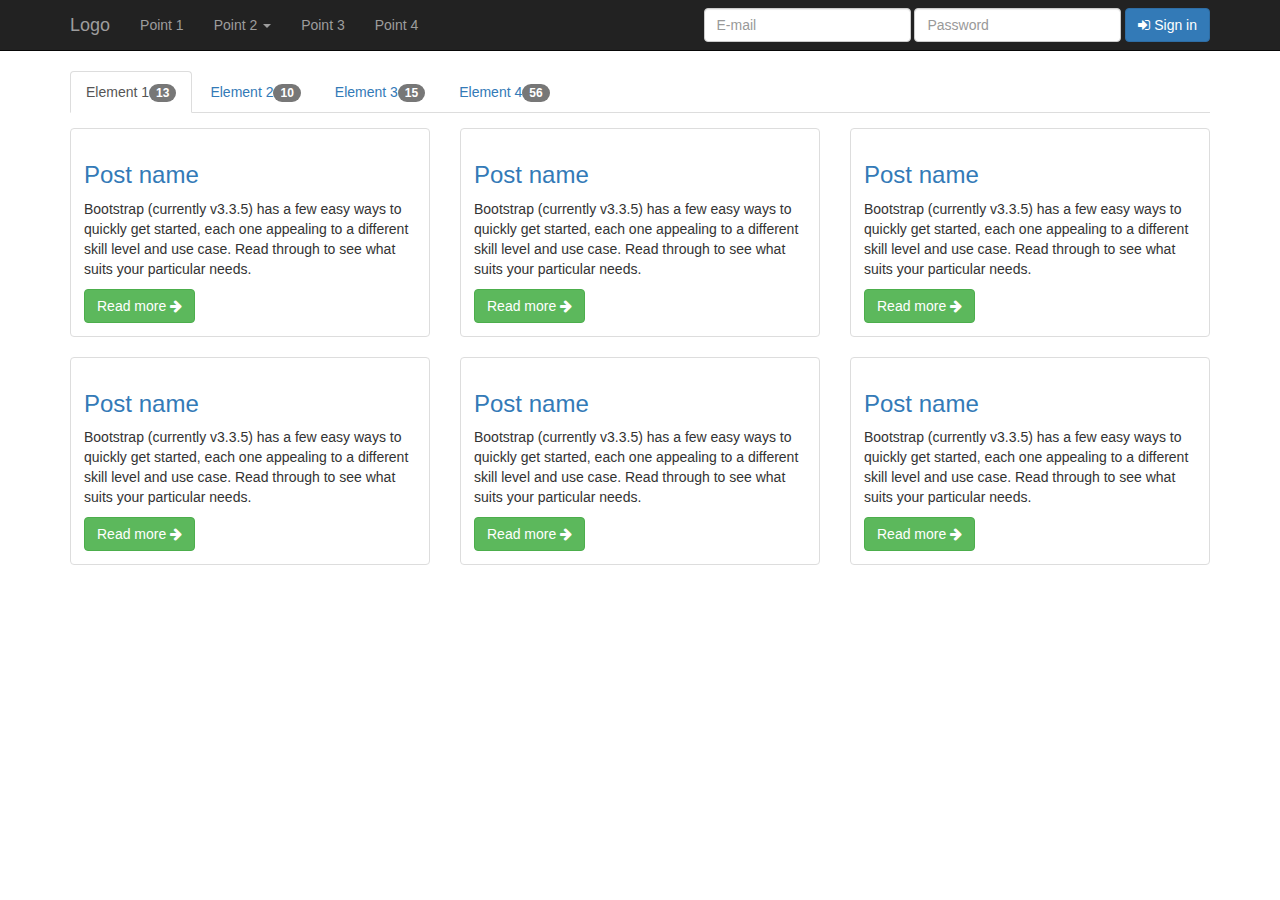
==== indexTemplate.html @ 101fdc76 "BS3-17-new file - indexTemplate.html" ====
<!DOCTYPE html>
<html lang="en">
<head>
    <meta charset="utf-8">
    <meta http-equiv="X-UA-Compatible" content="IE=edge">
    <meta name="viewport" content="width=device-width, initial-scale=1">
    <!-- The above 3 meta tags *must* come first in the head; any other head content must come *after* these tags -->
    <title>Bootstrap my template</title>

    <!-- Bootstrap -->
    <link href="bower_components/bootstrap/dist/css/bootstrap.css" rel="stylesheet">
    <link href="bower_components/font-awesome/css/font-awesome.css" rel="stylesheet">
    <link href="css/style.css" rel="stylesheet">


    <!-- HTML5 shim and Respond.js for IE8 support of HTML5 elements and media queries -->
    <!-- WARNING: Respond.js doesn't work if you view the page via file:// -->
    <!--[if lt IE 9]>
    <script src="https://oss.maxcdn.com/html5shiv/3.7.2/html5shiv.min.js"></script>
    <script src="https://oss.maxcdn.com/respond/1.4.2/respond.min.js"></script>
    <![endif]-->
</head>
<body>
    <!--Nav-->
    <div class="navbar navbar-inverse navbar-static-top">
        <div class="container">
            <div class="navbar-header">
                <!-- <a class="navbar-brand" href="#">Компания</a> -->
                <button type="button" class="navbar-toggle" data-toggle="collapse" data-target="#menuId">
                    <span class="sr-only">Open nav</span>
                    <span class="icon-bar"></span>
                    <span class="icon-bar"></span>
                    <span class="icon-bar"></span>
                </button>
                <a class="navbar-brand" href="#">Logo</a>
            </div>
            <div class="collapse navbar-collapse" id="menuId">
                <ul class="nav navbar-nav">
                    <li><a href="#">Point 1</a></li>
                    <li class="dropdown">
                        <a href="#" class="dropdown-toggle" data-toggle="dropdown">Point 2 <b class="caret"></b> </a>
                        <ul class="dropdown-menu">
                            <li><a href="#">Point 1</a></li>
                            <li><a href="#">Point 2</a></li>
                            <li><a href="#">Point 3</a></li>
                            <li class="divider"></li>
                            <li><a href="#">Point 4</a></li>
                        </ul>
                    </li>
                    <li><a href="#">Point 3</a></li>
                    <li><a href="#">Point 4</a></li>
                </ul>

                <!-- From authorisation-->
                <form action=""  class="navbar-form navbar-right hidden-sm">
                    <div class="form-group">
                        <input type="text" class="form-control" placeholder="E-mail" value="">
                    </div>
                    <div class="form-group">
                        <input type="Password" class="form-control" placeholder="Password" value="">
                    </div>
                    <button type="submit" class="btn btn-primary">
                        <i class="fa fa-sign-in"></i> Sign in
                    </button>
                </form>
            </div>
        </div>
    </div>

    <div class="container">
        <div class="row">
            <div class="container">
                <ul class="nav nav-tabs">
                    <li class="active">
                        <a href="#">Element 1<span class="badge">13</span></a>
                    </li>
                    <li>
                        <a href="#">Element 2<span class="badge">10</span></a>
                    </li>
                    <li>
                        <a href="#">Element 3<span class="badge">15</span></a>
                    </li>
                    <li>
                        <a href="#">Element 4<span class="badge">56</span></a>
                    </li>
                </ul>
            </div>
        </div>
        <div class="row">
            <div class="col-xs-6 col-sm-4">
                <div class="thumbnail">
                    <img src="http://placehold.it/400x240" alt="">
                    <div class="caption">
                        <h3><a href="#">Post name</a></h3>
                        <p>Bootstrap (currently v3.3.5) has a few easy ways to quickly get started, each one appealing to a different skill level and use case. Read through to see what suits your particular needs.</p>
                        <a class="btn btn-success">Read more <span class="fa fa-arrow-right"></span> </a>
                    </div>
                </div>
            </div>
            <div class="col-xs-6 col-sm-4">
                <div class="thumbnail">
                    <img src="http://placehold.it/400x240" alt="">
                    <div class="caption">
                        <h3><a href="#">Post name</a></h3>
                        <p>Bootstrap (currently v3.3.5) has a few easy ways to quickly get started, each one appealing to a different skill level and use case. Read through to see what suits your particular needs.</p>
                        <a class="btn btn-success">Read more <span class="fa fa-arrow-right"></span> </a>
                    </div>
                </div>
            </div>
            <div class="col-xs-6 col-sm-4">
                <div class="thumbnail">
                    <img src="http://placehold.it/400x240" alt="">
                    <div class="caption">
                        <h3><a href="#">Post name</a></h3>
                        <p>Bootstrap (currently v3.3.5) has a few easy ways to quickly get started, each one appealing to a different skill level and use case. Read through to see what suits your particular needs.</p>
                        <a class="btn btn-success">Read more <span class="fa fa-arrow-right"></span> </a>
                    </div>
                </div>
            </div>
            <div class="col-xs-6 col-sm-4">
                <div class="thumbnail">
                    <img src="http://placehold.it/400x240" alt="">
                    <div class="caption">
                        <h3><a href="#">Post name</a></h3>
                        <p>Bootstrap (currently v3.3.5) has a few easy ways to quickly get started, each one appealing to a different skill level and use case. Read through to see what suits your particular needs.</p>
                        <a class="btn btn-success">Read more <span class="fa fa-arrow-right"></span> </a>
                    </div>
                </div>
            </div>
            <div class="col-xs-6 col-sm-4">
                <div class="thumbnail">
                    <img src="http://placehold.it/400x240" alt="">
                    <div class="caption">
                        <h3><a href="#">Post name</a></h3>
                        <p>Bootstrap (currently v3.3.5) has a few easy ways to quickly get started, each one appealing to a different skill level and use case. Read through to see what suits your particular needs.</p>
                        <a class="btn btn-success">Read more <span class="fa fa-arrow-right"></span> </a>
                    </div>
                </div>
            </div>
            <div class="col-xs-6 col-sm-4">
                <div class="thumbnail">
                    <img src="http://placehold.it/400x240" alt="">
                    <div class="caption">
                        <h3><a href="#">Post name</a></h3>
                        <p>Bootstrap (currently v3.3.5) has a few easy ways to quickly get started, each one appealing to a different skill level and use case. Read through to see what suits your particular needs.</p>
                        <a class="btn btn-success">Read more <span class="fa fa-arrow-right"></span> </a>
                    </div>
                </div>
            </div>
        </div>
    </div>

    <!-- jQuery (necessary for Bootstrap's JavaScript plugins) -->
    <!-- <script src="https://ajax.googleapis.com/ajax/libs/jquery/1.11.3/jquery.min.js"></script>-->
    <script src="bower_components/jquery/dist/jquery.min.js"></script>
    <!-- Include all compiled plugins (below), or include individual files as needed -->
    <script src="bower_components/bootstrap/dist/js/bootstrap.js"></script>
</body>
</html>
---- css/style.css ----
/*.row div{
    height: 300px;
    background: #333;
}

.container .row{
    margin-top: 50px;
}
*/

/*Spoiler*/
a.spoiler:after {
    content: " [-]";
}

a.spoiler.collapsed:after {
    content: " [+]";
}

.nav-tabs {
    margin-bottom: 15px;
}
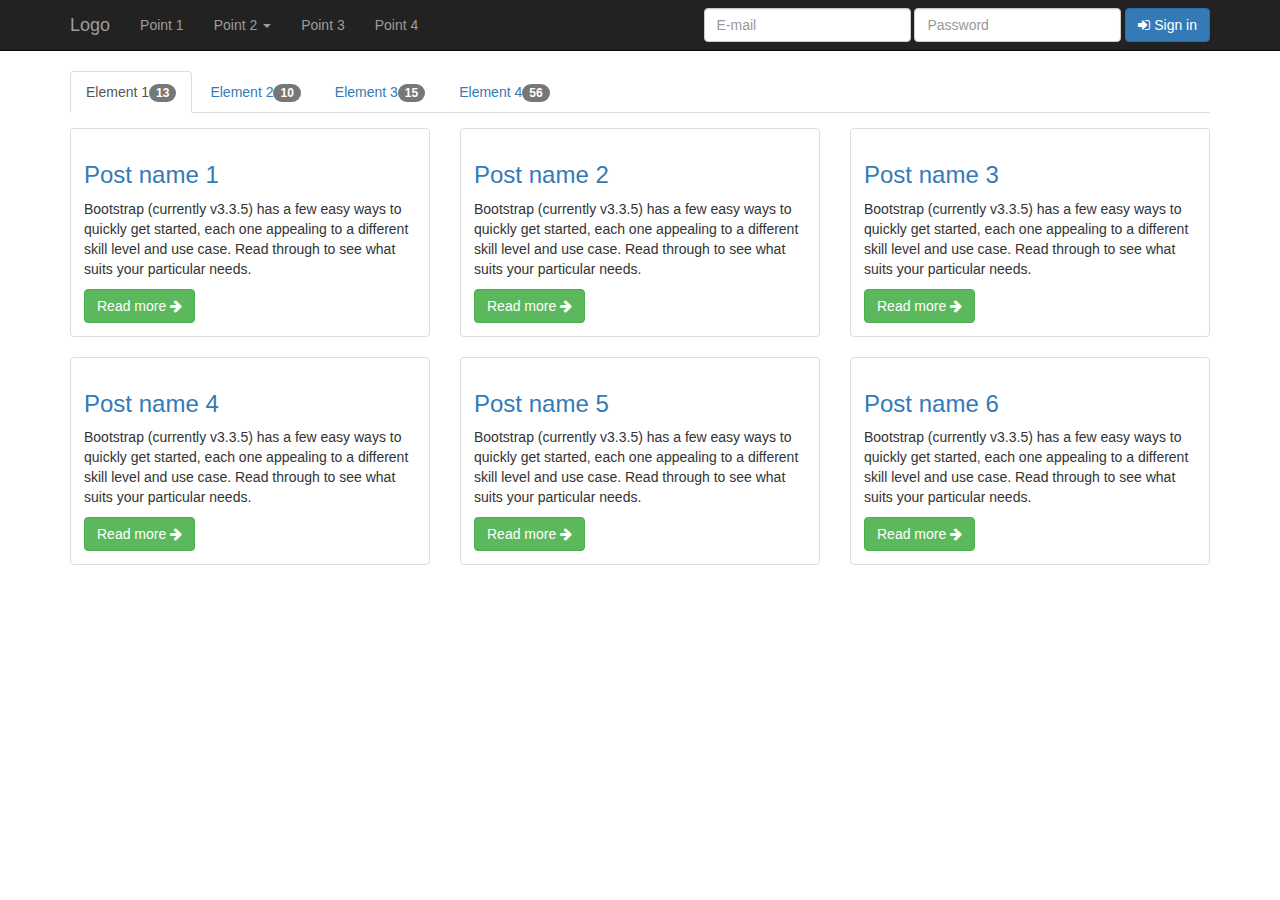
==== commit 7c016073: "BS3-18-masonry" ====
--- a/indexTemplate.html
+++ b/indexTemplate.html
@@ -86,67 +86,129 @@
                 </ul>
             </div>
         </div>
-        <div class="row">
-            <div class="col-xs-6 col-sm-4">
-                <div class="thumbnail">
-                    <img src="http://placehold.it/400x240" alt="">
-                    <div class="caption">
-                        <h3><a href="#">Post name</a></h3>
-                        <p>Bootstrap (currently v3.3.5) has a few easy ways to quickly get started, each one appealing to a different skill level and use case. Read through to see what suits your particular needs.</p>
-                        <a class="btn btn-success">Read more <span class="fa fa-arrow-right"></span> </a>
-                    </div>
-                </div>
-            </div>
-            <div class="col-xs-6 col-sm-4">
-                <div class="thumbnail">
-                    <img src="http://placehold.it/400x240" alt="">
-                    <div class="caption">
-                        <h3><a href="#">Post name</a></h3>
-                        <p>Bootstrap (currently v3.3.5) has a few easy ways to quickly get started, each one appealing to a different skill level and use case. Read through to see what suits your particular needs.</p>
-                        <a class="btn btn-success">Read more <span class="fa fa-arrow-right"></span> </a>
-                    </div>
-                </div>
-            </div>
-            <div class="col-xs-6 col-sm-4">
-                <div class="thumbnail">
-                    <img src="http://placehold.it/400x240" alt="">
-                    <div class="caption">
-                        <h3><a href="#">Post name</a></h3>
-                        <p>Bootstrap (currently v3.3.5) has a few easy ways to quickly get started, each one appealing to a different skill level and use case. Read through to see what suits your particular needs.</p>
-                        <a class="btn btn-success">Read more <span class="fa fa-arrow-right"></span> </a>
-                    </div>
-                </div>
-            </div>
-            <div class="col-xs-6 col-sm-4">
-                <div class="thumbnail">
-                    <img src="http://placehold.it/400x240" alt="">
-                    <div class="caption">
-                        <h3><a href="#">Post name</a></h3>
-                        <p>Bootstrap (currently v3.3.5) has a few easy ways to quickly get started, each one appealing to a different skill level and use case. Read through to see what suits your particular needs.</p>
-                        <a class="btn btn-success">Read more <span class="fa fa-arrow-right"></span> </a>
-                    </div>
-                </div>
-            </div>
-            <div class="col-xs-6 col-sm-4">
-                <div class="thumbnail">
-                    <img src="http://placehold.it/400x240" alt="">
-                    <div class="caption">
-                        <h3><a href="#">Post name</a></h3>
-                        <p>Bootstrap (currently v3.3.5) has a few easy ways to quickly get started, each one appealing to a different skill level and use case. Read through to see what suits your particular needs.</p>
-                        <a class="btn btn-success">Read more <span class="fa fa-arrow-right"></span> </a>
-                    </div>
-                </div>
-            </div>
-            <div class="col-xs-6 col-sm-4">
-                <div class="thumbnail">
-                    <img src="http://placehold.it/400x240" alt="">
-                    <div class="caption">
-                        <h3><a href="#">Post name</a></h3>
-                        <p>Bootstrap (currently v3.3.5) has a few easy ways to quickly get started, each one appealing to a different skill level and use case. Read through to see what suits your particular needs.</p>
-                        <a class="btn btn-success">Read more <span class="fa fa-arrow-right"></span> </a>
-                    </div>
-                </div>
-            </div>
+
+        <!-- Salvattore.js -->
+        <div class="row masonry" data-columns>
+            <div class="item">
+                <div class="thumbnail">
+                    <img src="http://placehold.it/600x240" alt="" class="img-responsive">
+                    <div class="caption">
+                        <h3><a href="#">Post name 1</a></h3>
+                        <p>Bootstrap (currently v3.3.5) has a few easy ways to quickly get started, each one appealing to a different skill level and use case. Read through to see what suits your particular needs.</p>
+                        <a class="btn btn-success">Read more <span class="fa fa-arrow-right"></span> </a>
+                    </div>
+                </div>
+            </div>
+            <div class="item">
+                <div class="thumbnail">
+                    <img src="http://placehold.it/600x240" alt="" class="img-responsive">
+                    <div class="caption">
+                        <h3><a href="#">Post name 2</a></h3>
+                        <p>Bootstrap (currently v3.3.5) has a few easy ways to quickly get started, each one appealing to a different skill level and use case. Read through to see what suits your particular needs.</p>
+                        <a class="btn btn-success">Read more <span class="fa fa-arrow-right"></span> </a>
+                    </div>
+                </div>
+            </div>
+            <div class="item">
+                <div class="thumbnail">
+                    <img src="http://placehold.it/600x240" alt="" class="img-responsive">
+                    <div class="caption">
+                        <h3><a href="#">Post name 3</a></h3>
+                        <p>Bootstrap (currently v3.3.5) has a few easy ways to quickly get started, each one appealing to a different skill level and use case. Read through to see what suits your particular needs.</p>
+                        <a class="btn btn-success">Read more <span class="fa fa-arrow-right"></span> </a>
+                    </div>
+                </div>
+            </div>
+            <div class="item">
+                <div class="thumbnail">
+                    <img src="http://placehold.it/600x240" alt="" class="img-responsive">
+                    <div class="caption">
+                        <h3><a href="#">Post name 4</a></h3>
+                        <p>Bootstrap (currently v3.3.5) has a few easy ways to quickly get started, each one appealing to a different skill level and use case. Read through to see what suits your particular needs.</p>
+                        <a class="btn btn-success">Read more <span class="fa fa-arrow-right"></span> </a>
+                    </div>
+                </div>
+            </div>
+            <div class="item">
+                <div class="thumbnail">
+                    <img src="http://placehold.it/600x240" alt="" class="img-responsive">
+                    <div class="caption">
+                        <h3><a href="#">Post name 5</a></h3>
+                        <p>Bootstrap (currently v3.3.5) has a few easy ways to quickly get started, each one appealing to a different skill level and use case. Read through to see what suits your particular needs.</p>
+                        <a class="btn btn-success">Read more <span class="fa fa-arrow-right"></span> </a>
+                    </div>
+                </div>
+            </div>
+            <div class="item">
+                <div class="thumbnail">
+                    <img src="http://placehold.it/600x240" alt="" class="img-responsive">
+                    <div class="caption">
+                        <h3><a href="#">Post name 6</a></h3>
+                        <p>Bootstrap (currently v3.3.5) has a few easy ways to quickly get started, each one appealing to a different skill level and use case. Read through to see what suits your particular needs.</p>
+                        <a class="btn btn-success">Read more <span class="fa fa-arrow-right"></span> </a>
+                    </div>
+                </div>
+            </div>
+            <!--<div class="col-xs-6 col-sm-4">
+                <div class="thumbnail">
+                    <img src="http://placehold.it/400x240" alt="">
+                    <div class="caption">
+                        <h3><a href="#">Post name</a></h3>
+                        <p>Bootstrap (currently v3.3.5) has a few easy ways to quickly get started, each one appealing to a different skill level and use case. Read through to see what suits your particular needs.</p>
+                        <a class="btn btn-success">Read more <span class="fa fa-arrow-right"></span> </a>
+                    </div>
+                </div>
+            </div>
+            <div class="col-xs-6 col-sm-4">
+                <div class="thumbnail">
+                    <img src="http://placehold.it/400x240" alt="">
+                    <div class="caption">
+                        <h3><a href="#">Post name</a></h3>
+                        <p>Bootstrap (currently v3.3.5) has a few easy ways to quickly get started, each one appealing to a different skill level and use case. Read through to see what suits your particular needs.</p>
+                        <a class="btn btn-success">Read more <span class="fa fa-arrow-right"></span> </a>
+                    </div>
+                </div>
+            </div>
+            <div class="col-xs-6 col-sm-4">
+                <div class="thumbnail">
+                    <img src="http://placehold.it/400x240" alt="">
+                    <div class="caption">
+                        <h3><a href="#">Post name</a></h3>
+                        <p>Bootstrap (currently v3.3.5) has a few easy ways to quickly get started, each one appealing to a different skill level and use case. Read through to see what suits your particular needs.</p>
+                        <a class="btn btn-success">Read more <span class="fa fa-arrow-right"></span> </a>
+                    </div>
+                </div>
+            </div>
+            <div class="col-xs-6 col-sm-4">
+                <div class="thumbnail">
+                    <img src="http://placehold.it/400x240" alt="">
+                    <div class="caption">
+                        <h3><a href="#">Post name</a></h3>
+                        <p>Bootstrap (currently v3.3.5) has a few easy ways to quickly get started, each one appealing to a different skill level and use case. Read through to see what suits your particular needs.</p>
+                        <a class="btn btn-success">Read more <span class="fa fa-arrow-right"></span> </a>
+                    </div>
+                </div>
+            </div>
+            <div class="col-xs-6 col-sm-4">
+                <div class="thumbnail">
+                    <img src="http://placehold.it/400x240" alt="">
+                    <div class="caption">
+                        <h3><a href="#">Post name</a></h3>
+                        <p>Bootstrap (currently v3.3.5) has a few easy ways to quickly get started, each one appealing to a different skill level and use case. Read through to see what suits your particular needs.</p>
+                        <a class="btn btn-success">Read more <span class="fa fa-arrow-right"></span> </a>
+                    </div>
+                </div>
+            </div>
+            <div class="col-xs-6 col-sm-4">
+                <div class="thumbnail">
+                    <img src="http://placehold.it/400x240" alt="">
+                    <div class="caption">
+                        <h3><a href="#">Post name</a></h3>
+                        <p>Bootstrap (currently v3.3.5) has a few easy ways to quickly get started, each one appealing to a different skill level and use case. Read through to see what suits your particular needs.</p>
+                        <a class="btn btn-success">Read more <span class="fa fa-arrow-right"></span> </a>
+                    </div>
+                </div>
+            </div>-->
         </div>
     </div>
 
@@ -155,5 +217,8 @@
     <script src="bower_components/jquery/dist/jquery.min.js"></script>
     <!-- Include all compiled plugins (below), or include individual files as needed -->
     <script src="bower_components/bootstrap/dist/js/bootstrap.js"></script>
+    <!-- Salvattore -->
+    <script src="bower_components/salvattore/dist/salvattore.min.js"></script>
+
 </body>
 </html>--- a/css/style.css
+++ b/css/style.css
@@ -19,4 +19,39 @@
 
 .nav-tabs {
     margin-bottom: 15px;
-}+}
+
+
+/*Salvattore*/
+@media screen and (max-width: 767px){
+    .masonry[data-columns]::before {
+        content: '1 .col-xs-12';
+    }
+}
+
+@media screen and (min-width: 768px) and (max-width: 991px){
+    .masonry[data-columns]::before {
+        content: '2 .col-xs-6';
+    }
+}
+
+@media screen and (min-width: 992px) and (max-width: 1199px){
+    .masonry[data-columns]::before {
+        content: '3 .col-xs-4';
+    }
+}
+
+@media screen and (min-width: 1200px){
+    .masonry[data-columns]::before {
+        content: '3 .col-xs-4';
+    }
+}
+
+
+
+
+
+
+
+
+
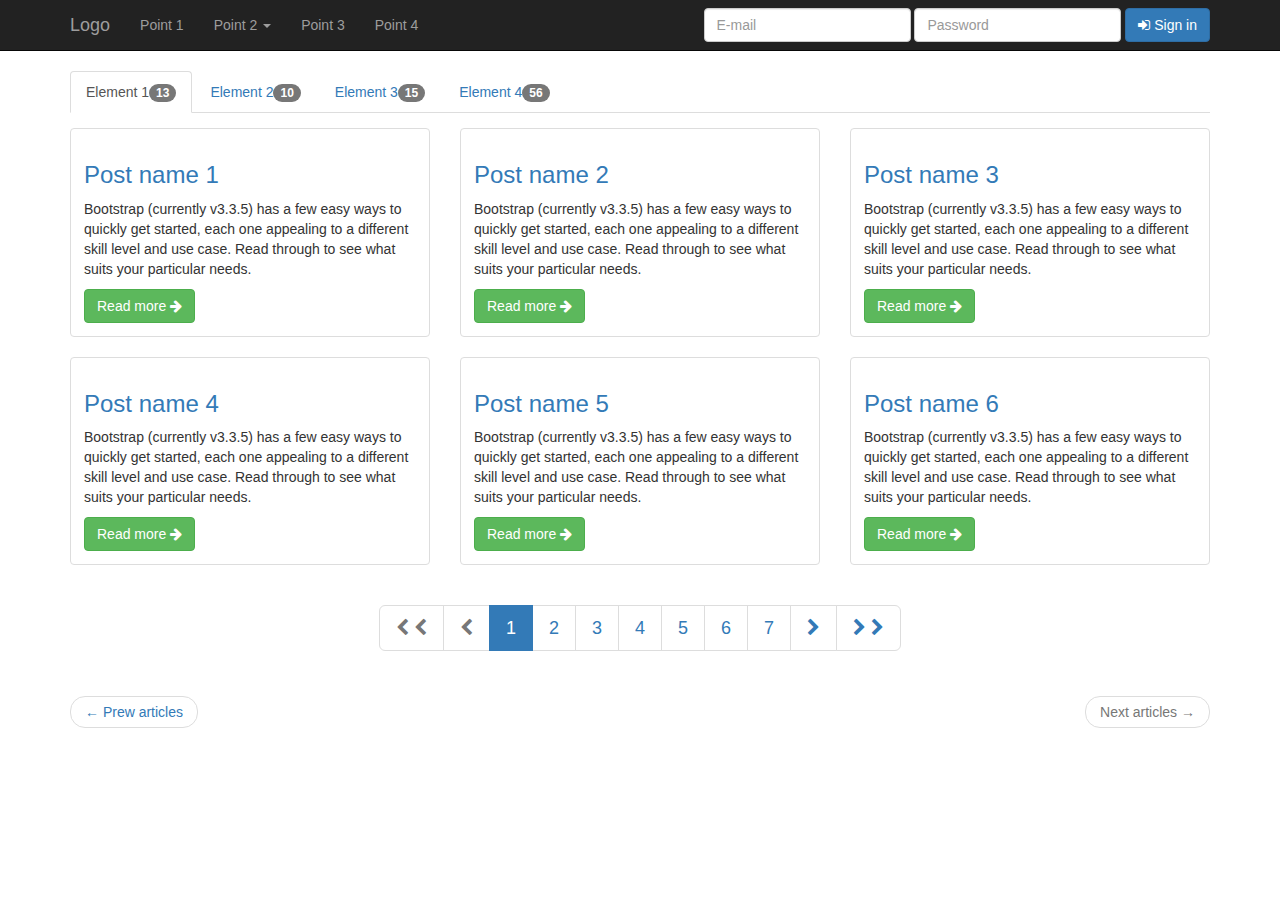
==== commit f059527c: "BS3-25-pagination" ====
--- a/indexTemplate.html
+++ b/indexTemplate.html
@@ -25,7 +25,7 @@
     <div class="navbar navbar-inverse navbar-static-top">
         <div class="container">
             <div class="navbar-header">
-                <!-- <a class="navbar-brand" href="#">Компания</a> -->
+                <!-- <a class="navbar-brand" href="#">Company</a> -->
                 <button type="button" class="navbar-toggle" data-toggle="collapse" data-target="#menuId">
                     <span class="sr-only">Open nav</span>
                     <span class="icon-bar"></span>
@@ -54,7 +54,7 @@
                 <!-- From authorisation-->
                 <form action=""  class="navbar-form navbar-right hidden-sm">
                     <div class="form-group">
-                        <input type="text" class="form-control" placeholder="E-mail" value="">
+                        <input type="email" class="form-control" placeholder="E-mail" value="">
                     </div>
                     <div class="form-group">
                         <input type="Password" class="form-control" placeholder="Password" value="">
@@ -210,6 +210,50 @@
                 </div>
             </div>-->
         </div>
+
+        <!--Pagination v1-->
+        <nav class="text-center">
+            <ul class="pagination pagination-lg">
+                <li class="disabled">
+                    <a href="#">
+                        <span class="fa fa-chevron-left"></span>
+                        <span class="fa fa-chevron-left"></span>
+                    </a>
+                </li>
+                <li class="disabled">
+                    <a href="#">
+                        <span class="fa fa-chevron-left"></span>
+                    </a>
+                </li>
+                <li class="active"><a href="#">1</a></li>
+                <li><a href="#">2</a></li>
+                <li><a href="#">3</a></li>
+                <li><a href="#">4</a></li>
+                <li><a href="#">5</a></li>
+                <li><a href="#">6</a></li>
+                <li><a href="#">7</a></li>
+                <li>
+                    <a href="#">
+                        <span class="fa fa-chevron-right"></span>
+                    </a>
+                </li>
+                <li>
+                    <a href="#">
+                        <span class="fa fa-chevron-right"></span>
+                        <span class="fa fa-chevron-right"></span>
+                    </a>
+                </li>
+            </ul>
+        </nav>
+
+        <!--Pagination v2-->
+        <nav>
+            <ul class="pager">
+                <li class="previous"><a href="#">&larr; Prew articles</a></li>
+                <li class="next disabled"><a href="#">Next articles &rarr;</a></li>
+            </ul>
+        </nav>
+
     </div>
 
     <!-- jQuery (necessary for Bootstrap's JavaScript plugins) -->
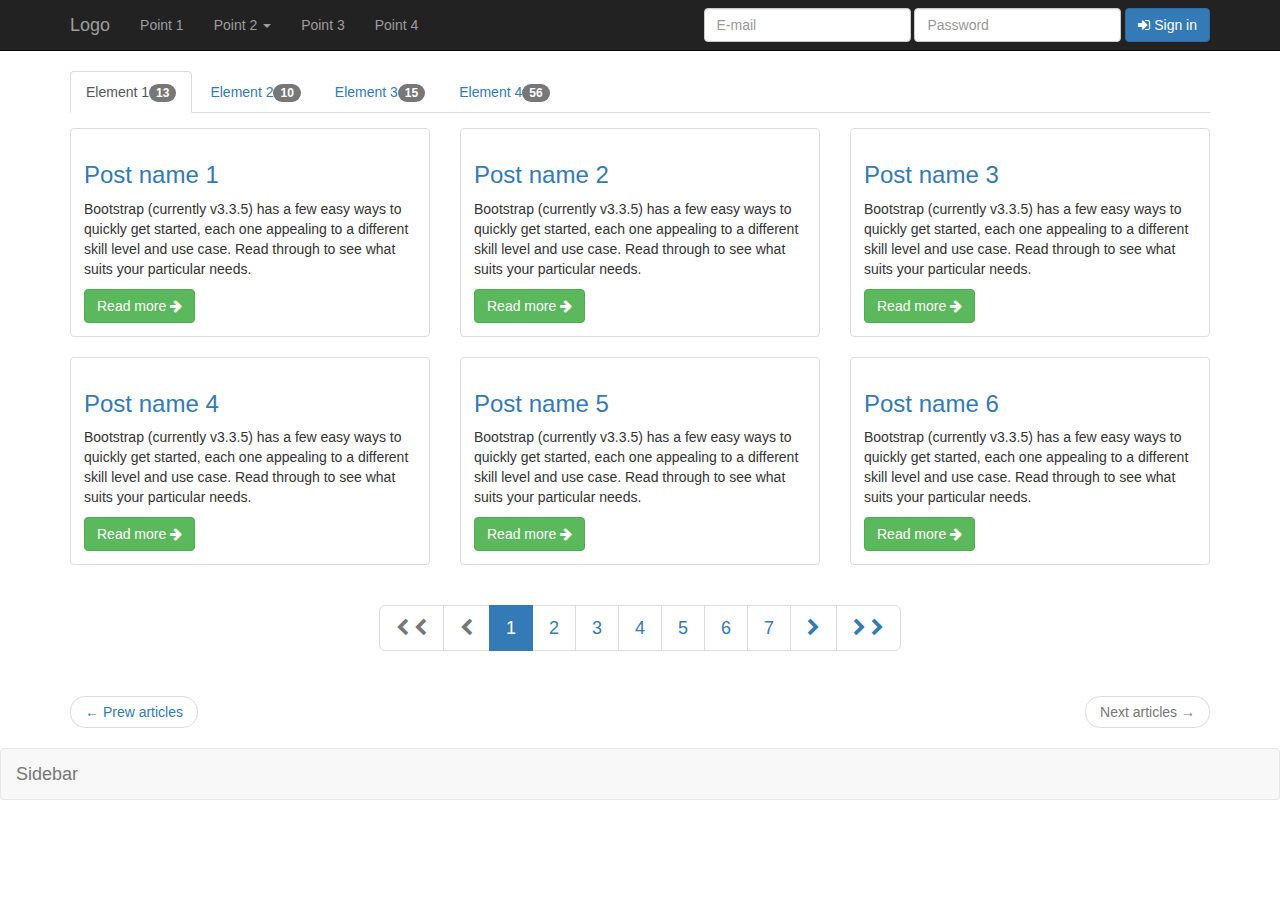
==== commit 23ebac2c: "BS3-26-modal sidebar" ====
--- a/indexTemplate.html
+++ b/indexTemplate.html
@@ -11,6 +11,7 @@
     <link href="bower_components/bootstrap/dist/css/bootstrap.css" rel="stylesheet">
     <link href="bower_components/font-awesome/css/font-awesome.css" rel="stylesheet">
     <link href="css/style.css" rel="stylesheet">
+    <link href="css/sidebar.css" rel="stylesheet">
 
 
     <!-- HTML5 shim and Respond.js for IE8 support of HTML5 elements and media queries -->
@@ -256,6 +257,50 @@
 
     </div>
 
+    <!--Sidebar-->
+    <nav class="navbar navbar-default" role="navigation">
+        <div class="navbar-header">
+            <button type="button" class="navbar-toggle" data-toggle="modal" data-target="#modal_sidebar">
+                <span class="sr-only">Open nav</span>
+                <span class="icon-bar"></span>
+                <span class="icon-bar"></span>
+                <span class="icon-bar"></span>
+            </button>
+            <a class="navbar-brand" href="#">Sidebar</a>
+        </div>
+    </nav>
+
+    <!-- Modal window-->
+    <div class="modal fade" id="modal_sidebar">
+        <div class="modal-dialog">
+            <div class="modal-content">
+                <div class="modal-header">
+                    <button class="close" type="button" data-dismiss="modal">&times;</button>
+                    <h4 class="modal-title">Sidebar title</h4>
+                </div>
+                <div class="modal-body">
+                    <ul class="list-group">
+                        <li class="list-group-item">Item 1</li>
+                        <li class="list-group-item">Item 2</li>
+                        <li class="list-group-item">Item 3</li>
+                        <li class="list-group-item">Item 4</li>
+                        <li class="list-group-item">Item 5</li>
+                        <li class="list-group-item">Item 6</li>
+                        <li class="list-group-item">Item 7</li>
+                        <li class="list-group-item">Item 8</li>
+                        <li class="list-group-item">Item 9</li>
+                        <li class="list-group-item">Item 10</li>
+                        <li class="list-group-item">Item 11</li>
+                        <li class="list-group-item">Item 12</li>
+                        <li class="list-group-item">Item 13</li>
+                        <li class="list-group-item">Item 14</li>
+                        <li class="list-group-item">Item 15</li>
+                    </ul>
+                </div>
+            </div>
+        </div>
+    </div>
+
     <!-- jQuery (necessary for Bootstrap's JavaScript plugins) -->
     <!-- <script src="https://ajax.googleapis.com/ajax/libs/jquery/1.11.3/jquery.min.js"></script>-->
     <script src="bower_components/jquery/dist/jquery.min.js"></script>
--- a/css/sidebar.css
+++ b/css/sidebar.css
@@ -0,0 +1,19 @@
+#modal_sidebar .modal-dialog{
+    position:fixed;
+    top: 0;
+    bottom: 0;
+    left: 0;
+    margin: 0;
+    right: auto;
+    width: 60%;
+    background: #FFF;
+    -ms-overflow-y: auto;
+    overflow-y: auto;
+}
+
+#modal_sidebar .modal-dialog .modal-content{
+    border: none;
+    background: none;
+    box-shadow: none;
+    border-radius: 0;
+}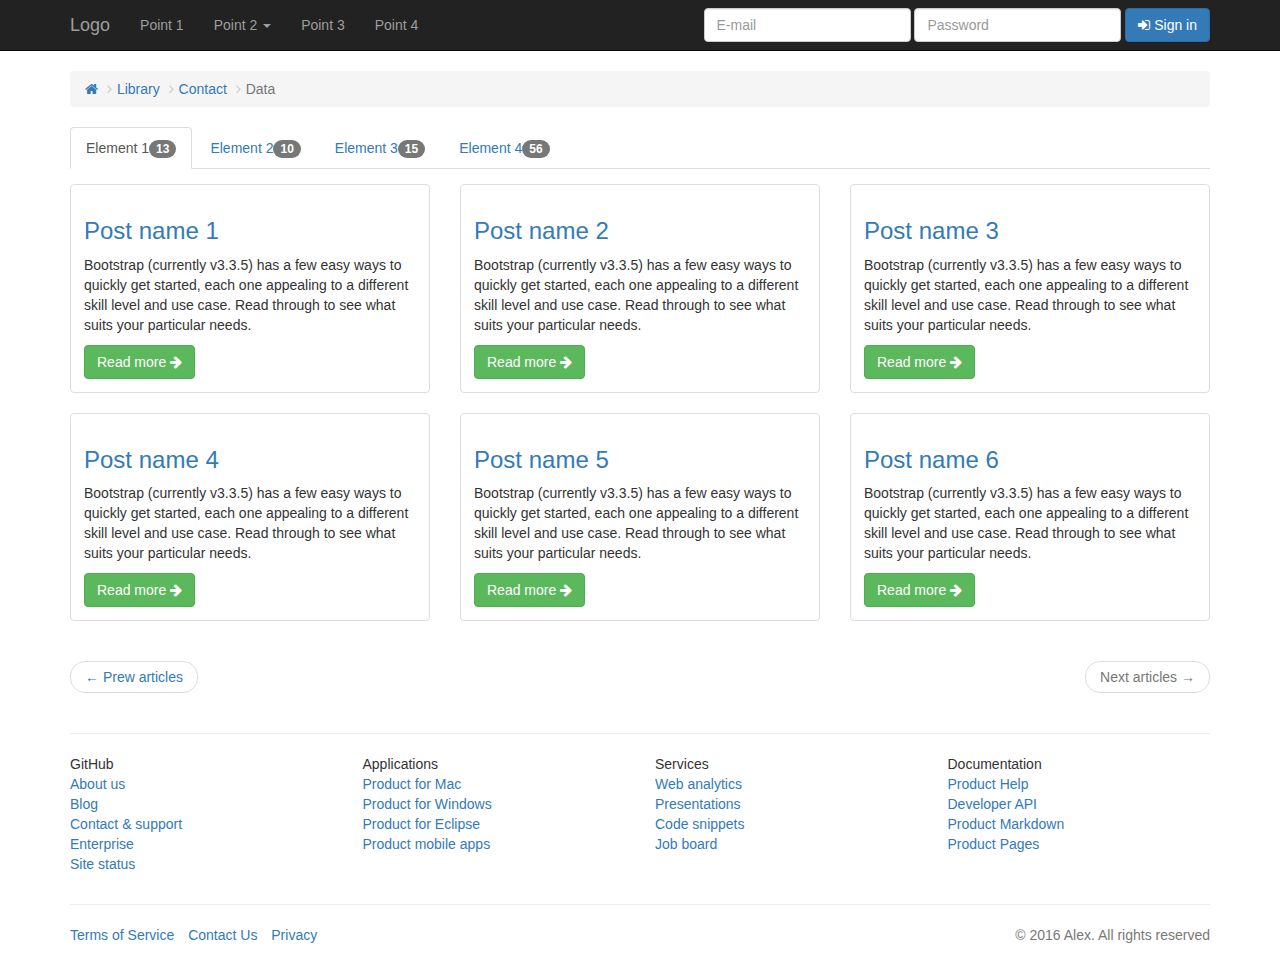
==== commit 82f5d98b: "BS3-27-add breadcrumbs and footer" ====
--- a/indexTemplate.html
+++ b/indexTemplate.html
@@ -71,6 +71,14 @@
     <div class="container">
         <div class="row">
             <div class="container">
+                <ol class="breadcrumb">
+                    <li><a href="#"><spam class="fa fa-home"></spam></a></li>
+                    <li><a href="#">Library</a></li>
+                    <li><a href="#">Contact</a></li>
+                    <li class="active">Data</li>
+                </ol>
+            </div>
+            <div class="container">
                 <ul class="nav nav-tabs">
                     <li class="active">
                         <a href="#">Element 1<span class="badge">13</span></a>
@@ -214,7 +222,7 @@
 
         <!--Pagination v1-->
         <nav class="text-center">
-            <ul class="pagination pagination-lg">
+          <!--  <ul class="pagination pagination-lg">
                 <li class="disabled">
                     <a href="#">
                         <span class="fa fa-chevron-left"></span>
@@ -245,7 +253,7 @@
                     </a>
                 </li>
             </ul>
-        </nav>
+        </nav>-->
 
         <!--Pagination v2-->
         <nav>
@@ -258,7 +266,7 @@
     </div>
 
     <!--Sidebar-->
-    <nav class="navbar navbar-default" role="navigation">
+   <!-- <nav class="navbar navbar-default" role="navigation">
         <div class="navbar-header">
             <button type="button" class="navbar-toggle" data-toggle="modal" data-target="#modal_sidebar">
                 <span class="sr-only">Open nav</span>
@@ -268,10 +276,10 @@
             </button>
             <a class="navbar-brand" href="#">Sidebar</a>
         </div>
-    </nav>
+    </nav>-->
 
     <!-- Modal window-->
-    <div class="modal fade" id="modal_sidebar">
+    <!--<div class="modal fade" id="modal_sidebar">
         <div class="modal-dialog">
             <div class="modal-content">
                 <div class="modal-header">
@@ -299,6 +307,63 @@
                 </div>
             </div>
         </div>
+    </div>-->
+
+    <!-- Footer -->
+    <div class="container">
+        <hr>
+        <div class="row">
+            <div class="col-xs-3">
+                <ul class="list-unstyled">
+                    <li>GitHub<li>
+                    <li><a href="#">About us</a></li>
+                    <li><a href="#">Blog</a></li>
+                    <li><a href="#">Contact & support</a></li>
+                    <li><a href="#">Enterprise</a></li>
+                    <li><a href="#">Site status</a></li>
+                </ul>
+            </div>
+            <div class="col-xs-3">
+                <ul class="list-unstyled">
+                    <li>Applications<li>
+                    <li><a href="#">Product for Mac</a></li>
+                    <li><a href="#">Product for Windows</a></li>
+                    <li><a href="#">Product for Eclipse</a></li>
+                    <li><a href="#">Product mobile apps</a></li>
+                </ul>
+            </div>
+            <div class="col-xs-3">
+                <ul class="list-unstyled">
+                    <li>Services<li>
+                    <li><a href="#">Web analytics</a></li>
+                    <li><a href="#">Presentations</a></li>
+                    <li><a href="#">Code snippets</a></li>
+                    <li><a href="#">Job board</a></li>
+                </ul>
+            </div>
+            <div class="col-xs-3">
+                <ul class="list-unstyled">
+                    <li>Documentation<li>
+                    <li><a href="#">Product Help</a></li>
+                    <li><a href="#">Developer API</a></li>
+                    <li><a href="#">Product Markdown</a></li>
+                    <li><a href="#">Product Pages</a></li>
+                </ul>
+            </div>
+        </div>
+        <hr>
+        <div class="row">
+            <div class="col-xs-8">
+                <ul class="list-unstyled list-inline pull-left">
+                    <li><a href="#">Terms of Service</a></li>
+                    <li><a href="#">Contact Us</a></li>
+                    <li><a href="#">Privacy</a></li>
+                </ul>
+            </div>
+            <div class="col-xs-4">
+                <p class="text-muted pull-right">&copy; 2016 Alex. All rights reserved</p>
+            </div>
+        </div>
     </div>
 
     <!-- jQuery (necessary for Bootstrap's JavaScript plugins) -->
--- a/css/style.css
+++ b/css/style.css
@@ -19,6 +19,11 @@
 
 .nav-tabs {
     margin-bottom: 15px;
+}
+
+.breadcrumb > li + li:before {
+    content: '\f105';
+    font-family: 'Fontawesome';
 }
 
 
